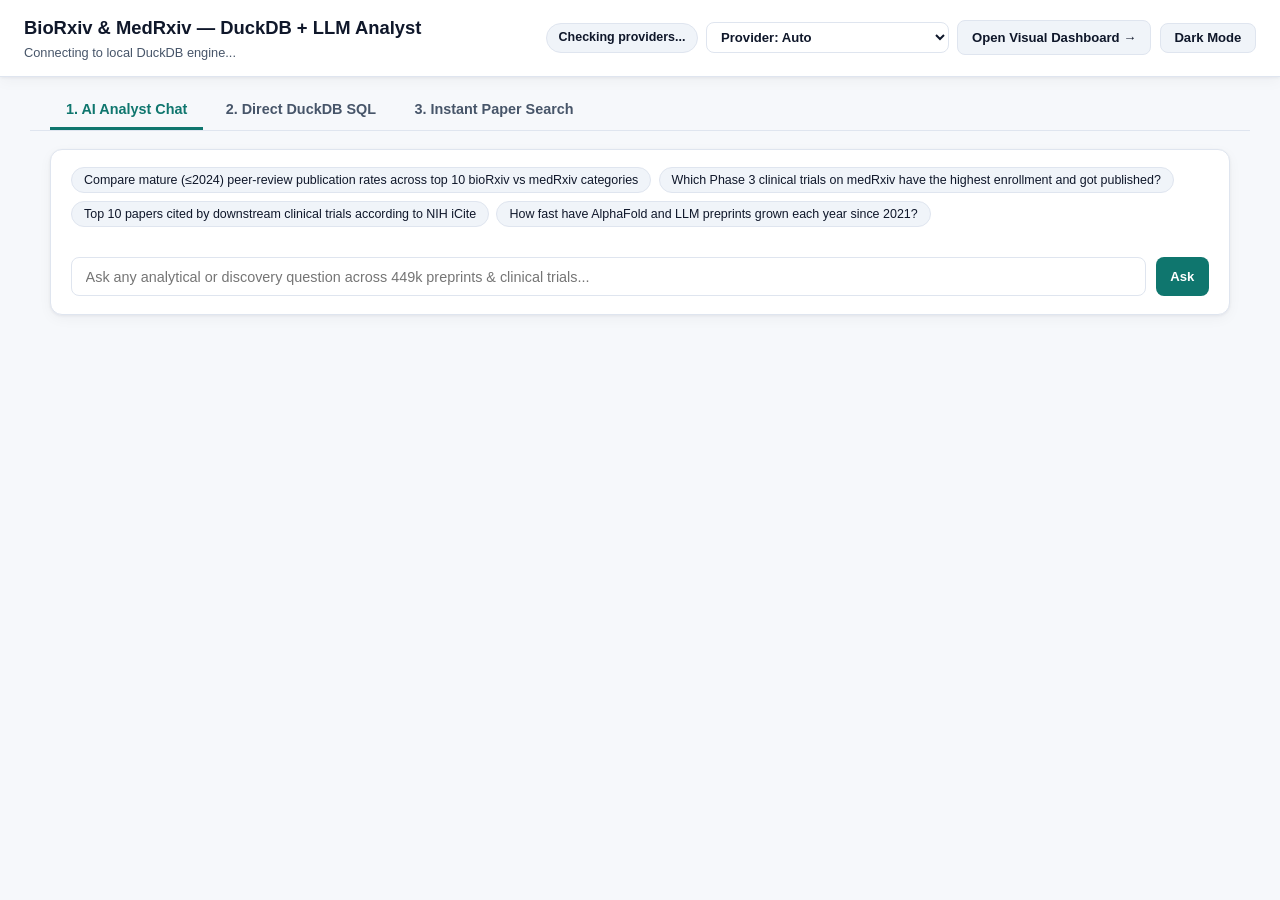
==== app/index.html @ e8d34752 "Milestone 3: Add local DuckDB + Gemini/Ollama Q&A web app" ====
<!DOCTYPE html>
<html lang="en" data-theme="light">
<head>
  <meta charset="UTF-8" />
  <meta name="viewport" content="width=device-width, initial-scale=1.0" />
  <title>BioRxiv &amp; MedRxiv — DuckDB + LLM Analyst</title>
  <style>
    :root {
      --bg: #f6f8fb;
      --surface: #ffffff;
      --surface-alt: #f0f4f9;
      --border: #dfe5ef;
      --text: #0f172a;
      --text-muted: #475569;
      --accent: #0f766e;
      --accent-soft: #ccfbf1;
      --warn-bg: #fef3c7;
      --warn: #b45309;
      --radius: 12px;
      --shadow: 0 1px 3px rgba(15, 23, 42, 0.06), 0 4px 14px rgba(15, 23, 42, 0.04);
    }
    [data-theme="dark"] {
      --bg: #0b1120;
      --surface: #111827;
      --surface-alt: #1e293b;
      --border: #273549;
      --text: #f1f5f9;
      --text-muted: #94a3b8;
      --accent: #2dd4bf;
      --accent-soft: #134e4a;
      --warn-bg: #451a03;
      --warn: #fbbf24;
      --shadow: 0 2px 10px rgba(0, 0, 0, 0.35);
    }
    * { box-sizing: border-box; }
    body {
      margin: 0;
      font-family: -apple-system, BlinkMacSystemFont, "Segoe UI", Roboto, Inter, sans-serif;
      background: var(--bg);
      color: var(--text);
      line-height: 1.5;
    }
    header {
      position: sticky;
      top: 0;
      z-index: 20;
      background: var(--surface);
      border-bottom: 1px solid var(--border);
      padding: 0.85rem 1.5rem;
      display: flex;
      flex-wrap: wrap;
      align-items: center;
      justify-content: space-between;
      gap: 0.85rem;
      box-shadow: var(--shadow);
    }
    header h1 { margin: 0; font-size: 1.15rem; }
    header p { margin: 0.1rem 0 0; font-size: 0.8rem; color: var(--text-muted); }
    .controls { display: flex; align-items: center; gap: 0.55rem; flex-wrap: wrap; }
    .pill {
      display: inline-flex; align-items: center; gap: 0.35rem;
      padding: 0.3rem 0.7rem; border-radius: 999px; font-size: 0.78rem; font-weight: 600;
      background: var(--surface-alt); border: 1px solid var(--border); color: var(--text);
    }
    .pill-ok { background: var(--accent-soft); color: var(--accent); border-color: transparent; }
    .btn {
      border: 1px solid var(--border); background: var(--surface-alt); color: var(--text);
      border-radius: 8px; padding: 0.42rem 0.85rem; font-size: 0.82rem; font-weight: 600;
      cursor: pointer; text-decoration: none;
    }
    .btn-primary { background: var(--accent); color: #ffffff; border-color: transparent; }
    [data-theme="dark"] .btn-primary { color: #0b1120; }
    select {
      border: 1px solid var(--border); background: var(--surface); color: var(--text);
      border-radius: 8px; padding: 0.38rem 0.6rem; font-size: 0.82rem; font-weight: 600;
    }

    .tabs {
      max-width: 1220px; margin: 0.85rem auto 0; padding: 0 1.25rem;
      display: flex; gap: 0.4rem; border-bottom: 1px solid var(--border);
    }
    .tab-btn {
      border: none; background: transparent; color: var(--text-muted);
      font-weight: 600; font-size: 0.9rem; padding: 0.65rem 1rem;
      border-bottom: 3px solid transparent; cursor: pointer;
    }
    .tab-btn.active { color: var(--accent); border-bottom-color: var(--accent); }

    main { max-width: 1220px; margin: 1.1rem auto 3rem; padding: 0 1.25rem; }
    .panel { display: none; }
    .panel.active { display: block; }

    .card {
      background: var(--surface); border: 1px solid var(--border);
      border-radius: var(--radius); padding: 1.1rem 1.25rem;
      box-shadow: var(--shadow); margin-bottom: 1rem;
    }
    .suggestions { display: flex; flex-wrap: wrap; gap: 0.45rem; margin-bottom: 0.9rem; }
    .chip {
      border: 1px solid var(--border); background: var(--surface-alt); color: var(--text);
      border-radius: 999px; padding: 0.32rem 0.75rem; font-size: 0.78rem; cursor: pointer;
    }
    .chip:hover { border-color: var(--accent); }

    .chat-log { display: flex; flex-direction: column; gap: 0.85rem; margin-bottom: 1rem; }
    .msg {
      padding: 0.9rem 1.05rem; border-radius: 10px; border: 1px solid var(--border);
      background: var(--surface);
    }
    .msg-user { background: var(--surface-alt); align-self: flex-end; max-width: 85%; }
    .msg-bot { align-self: stretch; }
    .msg-meta { font-size: 0.74rem; color: var(--text-muted); margin-bottom: 0.35rem; font-weight: 600; }
    .msg-body { white-space: pre-wrap; font-size: 0.92rem; }

    details { margin-top: 0.7rem; }
    summary { cursor: pointer; font-size: 0.8rem; font-weight: 600; color: var(--accent); }
    pre {
      background: var(--surface-alt); border: 1px solid var(--border);
      border-radius: 8px; padding: 0.65rem; overflow-x: auto; font-size: 0.8rem;
    }

    .input-row { display: flex; gap: 0.6rem; }
    input[type="text"], textarea {
      width: 100%; border: 1px solid var(--border); background: var(--surface);
      color: var(--text); border-radius: 8px; padding: 0.65rem 0.85rem;
      font-family: inherit; font-size: 0.9rem;
    }
    textarea { font-family: ui-monospace, SFMono-Regular, Menlo, monospace; font-size: 0.84rem; min-height: 110px; }

    .table-wrap { overflow-x: auto; margin-top: 0.65rem; max-height: 420px; }
    table { width: 100%; border-collapse: collapse; font-size: 0.82rem; }
    th, td { padding: 0.5rem 0.65rem; border-bottom: 1px solid var(--border); text-align: left; }
    th { background: var(--surface-alt); color: var(--text-muted); font-size: 0.74rem; text-transform: uppercase; position: sticky; top: 0; }
    .callout-warn { background: var(--warn-bg); border-left: 4px solid var(--warn); padding: 0.75rem 1rem; border-radius: 8px; font-size: 0.85rem; margin-bottom: 0.9rem; }
    a { color: var(--accent); }
  </style>
</head>
<body>
  <header>
    <div>
      <h1>BioRxiv &amp; MedRxiv — DuckDB + LLM Analyst</h1>
      <p id="status-line">Connecting to local DuckDB engine...</p>
    </div>
    <div class="controls">
      <span id="provider-badge" class="pill">Checking providers...</span>
      <select id="provider-select" aria-label="LLM Provider">
        <option value="auto">Provider: Auto</option>
        <option value="gemini">Gemini API (gemini-4-hydrogen)</option>
        <option value="ollama">Local Ollama</option>
      </select>
      <a class="btn" href="/dashboard/">Open Visual Dashboard &rarr;</a>
      <button id="theme-btn" class="btn" type="button">Dark Mode</button>
    </div>
  </header>

  <nav class="tabs">
    <button class="tab-btn active" data-tab="chat">1. AI Analyst Chat</button>
    <button class="tab-btn" data-tab="sql">2. Direct DuckDB SQL</button>
    <button class="tab-btn" data-tab="search">3. Instant Paper Search</button>
  </nav>

  <main>
    <!-- TAB 1: CHAT -->
    <section id="panel-chat" class="panel active">
      <div id="no-llm-banner" class="callout-warn" style="display:none;"></div>
      <div class="card">
        <div class="suggestions" id="suggestions">
          <button class="chip" type="button">Compare mature (&le;2024) peer-review publication rates across top 10 bioRxiv vs medRxiv categories</button>
          <button class="chip" type="button">Which Phase 3 clinical trials on medRxiv have the highest enrollment and got published?</button>
          <button class="chip" type="button">Top 10 papers cited by downstream clinical trials according to NIH iCite</button>
          <button class="chip" type="button">How fast have AlphaFold and LLM preprints grown each year since 2021?</button>
        </div>
        <div id="chat-log" class="chat-log"></div>
        <form id="chat-form" class="input-row">
          <input id="chat-input" type="text" placeholder="Ask any analytical or discovery question across 449k preprints & clinical trials..." required />
          <button class="btn btn-primary" type="submit" id="chat-send">Ask</button>
        </form>
      </div>
    </section>

    <!-- TAB 2: DIRECT SQL -->
    <section id="panel-sql" class="panel">
      <div class="card">
        <p style="margin-top:0;font-size:0.85rem;color:var(--text-muted);">
          Run read-only DuckDB SQL directly against <code>preprints</code>, <code>clinical_trials</code>, and <code>downstream_clinical</code> (works 100% offline).
        </p>
        <textarea id="sql-input">SELECT server_clean,
       COUNT(*) AS unique_dois,
       ROUND(AVG(CASE WHEN snapshot_is_published THEN 100.0 ELSE 0.0 END), 2) AS pub_rate_pct,
       MEDIAN(author_count) AS median_authors
FROM preprints
WHERE EXTRACT(YEAR FROM first_posted_date) <= 2024
GROUP BY 1
ORDER BY unique_dois DESC;</textarea>
        <div style="margin-top:0.6rem;display:flex;gap:0.5rem;align-items:center;">
          <button id="sql-run" class="btn btn-primary" type="button">Run Query</button>
          <span id="sql-meta" style="font-size:0.82rem;color:var(--text-muted);"></span>
        </div>
        <div id="sql-output" class="table-wrap"></div>
      </div>
    </section>

    <!-- TAB 3: PAPER SEARCH -->
    <section id="panel-search" class="panel">
      <div class="card">
        <form id="search-form" class="input-row" style="margin-bottom:0.75rem;">
          <input id="search-input" type="text" placeholder="Search titles, categories, or institutions (e.g. semaglutide, AlphaFold, Stanford)..." required />
          <select id="search-server">
            <option value="">All servers</option>
            <option value="biorxiv">bioRxiv</option>
            <option value="medrxiv">medRxiv</option>
          </select>
          <label style="display:inline-flex;align-items:center;gap:0.3rem;font-size:0.82rem;white-space:nowrap;">
            <input id="search-pub" type="checkbox" /> Published only
          </label>
          <button class="btn btn-primary" type="submit">Search</button>
        </form>
        <div id="search-output" class="table-wrap"></div>
      </div>
    </section>
  </main>

  <script>
    let lastInteractionId = null;

    function esc(s) {
      return String(s ?? "").replace(/[&<>"']/g, (m) => ({ "&": "&amp;", "<": "&lt;", ">": "&gt;", '"': "&quot;", "'": "&#39;" }[m]));
    }

    function renderTableHtml(res) {
      if (!res || !res.columns || !res.columns.length) return "<p>No rows returned.</p>";
      const head = res.columns.map((c) => `<th>${esc(c)}</th>`).join("");
      const body = (res.rows || [])
        .map((row) => `<tr>${res.columns.map((c) => {
          const v = row[c];
          if (c === "doi_link" && v) return `<td><a href="${esc(v)}" target="_blank" rel="noopener">DOI</a></td>`;
          return `<td>${esc(v)}</td>`;
        }).join("")}</tr>`)
        .join("");
      return `<table><thead><tr>${head}</tr></thead><tbody>${body}</tbody></table>`;
    }

    function appendMessage(role, meta, text, sqlQueries = [], tables = []) {
      const log = document.getElementById("chat-log");
      const div = document.createElement("div");
      div.className = `msg ${role === "user" ? "msg-user" : "msg-bot"}`;
      let details = "";
      if (sqlQueries.length || tables.length) {
        const sqlHtml = sqlQueries.map((q) => `<pre>${esc(q)}</pre>`).join("");
        const tblHtml = tables.map((t) => `<div class="table-wrap">${renderTableHtml(t)}</div>`).join("");
        details = `<details><summary>Inspect Executed DuckDB SQL &amp; Data (${sqlQueries.length} query, ${tables.reduce((a, t) => a + (t.row_count || 0), 0)} rows)</summary>${sqlHtml}${tblHtml}</details>`;
      }
      div.innerHTML = `<div class="msg-meta">${esc(meta)}</div><div class="msg-body">${esc(text)}</div>${details}`;
      log.appendChild(div);
      div.scrollIntoView({ behavior: "smooth", block: "end" });
    }

    async function loadHealth() {
      const resp = await fetch("/api/health");
      const h = await resp.json();
      const tblText = Object.entries(h.tables).map(([k, v]) => `${k}: ${Number(v).toLocaleString()}`).join(" • ");
      document.getElementById("status-line").textContent = `DuckDB Views Ready — ${tblText}`;

      const badge = document.getElementById("provider-badge");
      const banner = document.getElementById("no-llm-banner");
      if (h.providers.gemini.configured) {
        badge.textContent = `Gemini Ready (${h.providers.gemini.default_model})`;
        badge.classList.add("pill-ok");
      } else if (h.providers.ollama.reachable) {
        badge.textContent = `Ollama Ready (${h.providers.ollama.installed_models[0] || h.providers.ollama.default_model})`;
        badge.classList.add("pill-ok");
      } else {
        badge.textContent = "Offline Mode (SQL & Search Only)";
        banner.style.display = "block";
        banner.innerHTML =
          "<strong>No LLM key detected:</strong> Set <code>export GEMINI_API_KEY=...</code> (or start local <code>ollama serve</code>) and restart <code>scripts/run_qa_app.py</code> to enable AI chat. <strong>Direct DuckDB SQL</strong> and <strong>Instant Paper Search</strong> work offline right now.";
      }
    }

    async function submitQuestion(q) {
      const provider = document.getElementById("provider-select").value;
      appendMessage("user", "You", q);
      const sendBtn = document.getElementById("chat-send");
      sendBtn.disabled = true;
      sendBtn.textContent = "Thinking...";
      try {
        const resp = await fetch("/api/ask", {
          method: "POST",
          headers: { "Content-Type": "application/json" },
          body: JSON.stringify({
            question: q,
            provider,
            previous_interaction_id: provider === "ollama" ? null : lastInteractionId,
          }),
        });
        const data = await resp.json();
        if (!resp.ok) throw new Error(data.detail || `HTTP ${resp.status}`);
        lastInteractionId = data.interaction_id || lastInteractionId;
        appendMessage(
          "bot",
          `Analyst (${data.provider} • ${data.model})`,
          data.answer,
          data.sql_queries || [],
          data.tables || []
        );
      } catch (err) {
        appendMessage("bot", "Error", err.message);
      } finally {
        sendBtn.disabled = false;
        sendBtn.textContent = "Ask";
      }
    }

    document.getElementById("chat-form").addEventListener("submit", (e) => {
      e.preventDefault();
      const input = document.getElementById("chat-input");
      const q = input.value.trim();
      if (!q) return;
      input.value = "";
      submitQuestion(q);
    });

    document.querySelectorAll(".chip").forEach((chip) => {
      chip.addEventListener("click", () => submitQuestion(chip.textContent.trim()));
    });

    document.getElementById("sql-run").addEventListener("click", async () => {
      const sql = document.getElementById("sql-input").value;
      const meta = document.getElementById("sql-meta");
      const out = document.getElementById("sql-output");
      meta.textContent = "Running...";
      const t0 = performance.now();
      const resp = await fetch("/api/sql", {
        method: "POST",
        headers: { "Content-Type": "application/json" },
        body: JSON.stringify({ sql, max_rows: 100 }),
      });
      const data = await resp.json();
      if (!resp.ok) {
        meta.textContent = `Error: ${data.detail}`;
        out.innerHTML = "";
        return;
      }
      meta.textContent = `${data.row_count} row(s) in ${(performance.now() - t0).toFixed(0)} ms${data.truncated ? " (truncated)" : ""}`;
      out.innerHTML = renderTableHtml(data);
    });

    document.getElementById("search-form").addEventListener("submit", async (e) => {
      e.preventDefault();
      const q = document.getElementById("search-input").value.trim();
      const srv = document.getElementById("search-server").value;
      const pub = document.getElementById("search-pub").checked;
      const params = new URLSearchParams({ q, limit: "30" });
      if (srv) params.set("server", srv);
      if (pub) params.set("published_only", "true");
      const resp = await fetch(`/api/search?${params}`);
      const data = await resp.json();
      document.getElementById("search-output").innerHTML = renderTableHtml(data);
    });

    document.querySelectorAll(".tab-btn").forEach((btn) => {
      btn.addEventListener("click", () => {
        document.querySelectorAll(".tab-btn").forEach((b) => b.classList.remove("active"));
        document.querySelectorAll(".panel").forEach((p) => p.classList.remove("active"));
        btn.classList.add("active");
        document.getElementById(`panel-${btn.dataset.tab}`).classList.add("active");
      });
    });

    document.getElementById("theme-btn").addEventListener("click", (e) => {
      const html = document.documentElement;
      const next = html.getAttribute("data-theme") === "dark" ? "light" : "dark";
      html.setAttribute("data-theme", next);
      e.target.textContent = next === "dark" ? "Light Mode" : "Dark Mode";
    });

    loadHealth();
  </script>
</body>
</html>
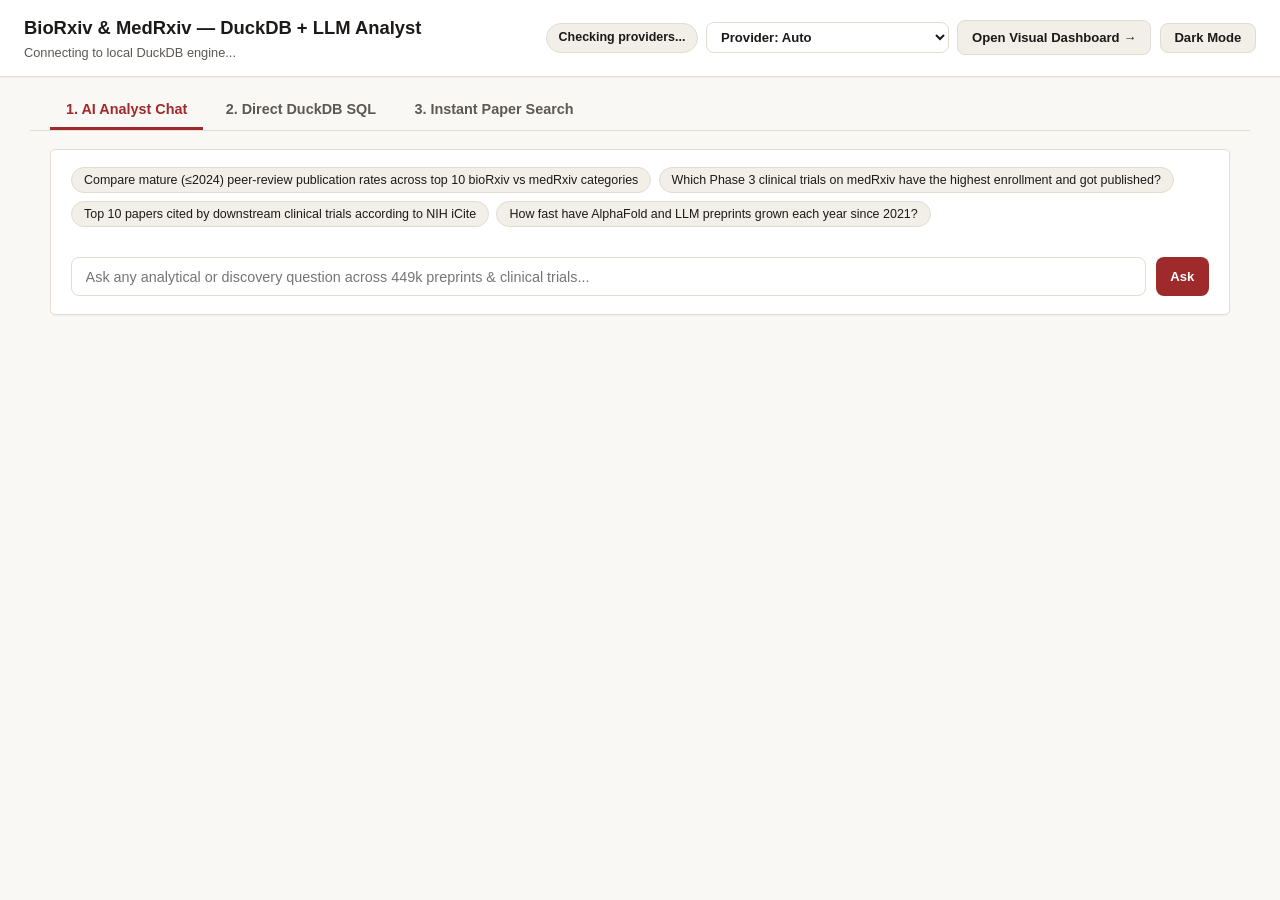
==== commit 214ac41c: "Design: switch dashboard to editorial print palette (bioRxiv crimson & medRxiv Oxford blue)" ====
--- a/app/index.html
+++ b/app/index.html
@@ -6,31 +6,31 @@
   <title>BioRxiv &amp; MedRxiv — DuckDB + LLM Analyst</title>
   <style>
     :root {
-      --bg: #f6f8fb;
+      --bg: #faf8f4;
       --surface: #ffffff;
-      --surface-alt: #f0f4f9;
-      --border: #dfe5ef;
-      --text: #0f172a;
-      --text-muted: #475569;
-      --accent: #0f766e;
-      --accent-soft: #ccfbf1;
-      --warn-bg: #fef3c7;
-      --warn: #b45309;
-      --radius: 12px;
-      --shadow: 0 1px 3px rgba(15, 23, 42, 0.06), 0 4px 14px rgba(15, 23, 42, 0.04);
+      --surface-alt: #f2efe9;
+      --border: #e2dcd2;
+      --text: #1b1a18;
+      --text-muted: #5c5852;
+      --accent: #9e2a2b;
+      --accent-soft: #f6e4e4;
+      --warn-bg: #faf1df;
+      --warn: #8c5a10;
+      --radius: 5px;
+      --shadow: 0 1px 2px rgba(27, 26, 24, 0.04);
     }
     [data-theme="dark"] {
-      --bg: #0b1120;
-      --surface: #111827;
-      --surface-alt: #1e293b;
-      --border: #273549;
-      --text: #f1f5f9;
-      --text-muted: #94a3b8;
-      --accent: #2dd4bf;
-      --accent-soft: #134e4a;
-      --warn-bg: #451a03;
-      --warn: #fbbf24;
-      --shadow: 0 2px 10px rgba(0, 0, 0, 0.35);
+      --bg: #141311;
+      --surface: #1d1b18;
+      --surface-alt: #272420;
+      --border: #36322c;
+      --text: #efeae1;
+      --text-muted: #a69f95;
+      --accent: #d96b6a;
+      --accent-soft: #3a2020;
+      --warn-bg: #2e2414;
+      --warn: #e0a94f;
+      --shadow: none;
     }
     * { box-sizing: border-box; }
     body {
